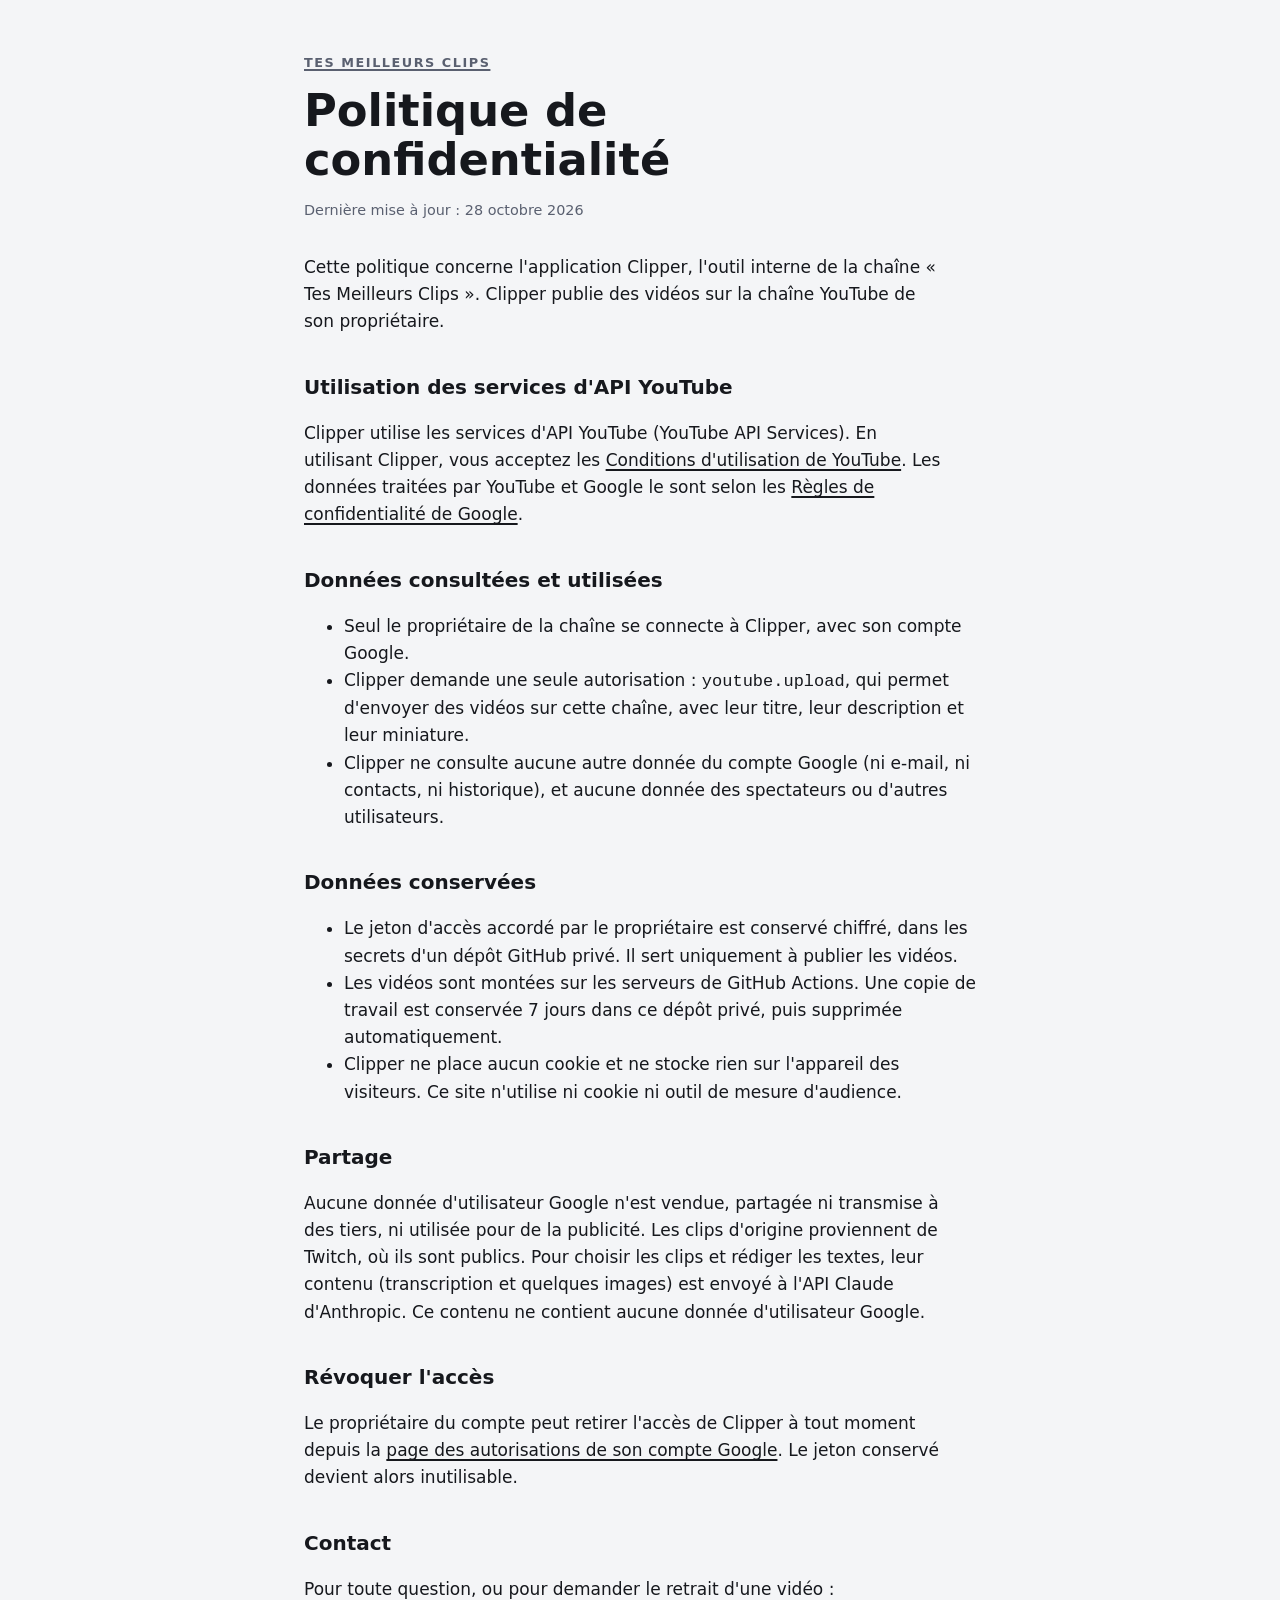
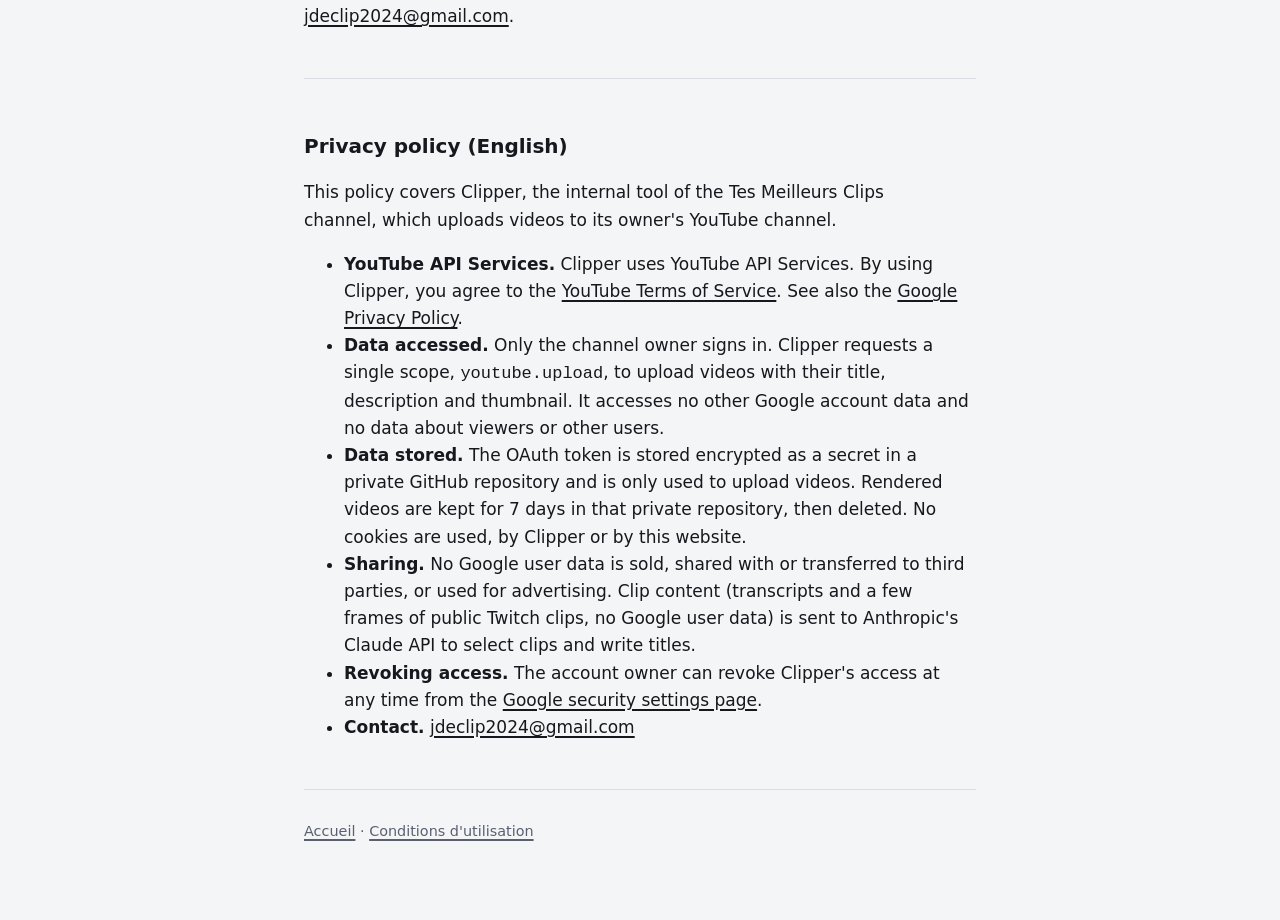
==== confidentialite.html @ c6bc8199 "Site de la chaîne : accueil, politique de confidentialité, conditions d'utilisation Pages publiques " ====
<!doctype html>
<html lang="fr">
<head>
  <meta charset="utf-8">
  <meta name="viewport" content="width=device-width, initial-scale=1">
  <title>Politique de confidentialité · Tes Meilleurs Clips</title>
  <link rel="stylesheet" href="style.css">
</head>
<body>
<main>
  <header>
    <p class="brand"><a href="index.html">Tes Meilleurs Clips</a></p>
    <h1>Politique de confidentialité</h1>
    <p class="updated">Dernière mise à jour : 28 octobre 2026</p>
  </header>

  <p>Cette politique concerne l'application Clipper, l'outil interne de la chaîne « Tes Meilleurs Clips ». Clipper publie des vidéos sur la chaîne YouTube de son propriétaire.</p>

  <h2>Utilisation des services d'API YouTube</h2>
  <p>Clipper utilise les services d'API YouTube (YouTube API Services). En utilisant Clipper, vous acceptez les <a href="https://www.youtube.com/t/terms">Conditions d'utilisation de YouTube</a>. Les données traitées par YouTube et Google le sont selon les <a href="http://www.google.com/policies/privacy">Règles de confidentialité de Google</a>.</p>

  <h2>Données consultées et utilisées</h2>
  <ul>
    <li>Seul le propriétaire de la chaîne se connecte à Clipper, avec son compte Google.</li>
    <li>Clipper demande une seule autorisation : <code>youtube.upload</code>, qui permet d'envoyer des vidéos sur cette chaîne, avec leur titre, leur description et leur miniature.</li>
    <li>Clipper ne consulte aucune autre donnée du compte Google (ni e-mail, ni contacts, ni historique), et aucune donnée des spectateurs ou d'autres utilisateurs.</li>
  </ul>

  <h2>Données conservées</h2>
  <ul>
    <li>Le jeton d'accès accordé par le propriétaire est conservé chiffré, dans les secrets d'un dépôt GitHub privé. Il sert uniquement à publier les vidéos.</li>
    <li>Les vidéos sont montées sur les serveurs de GitHub Actions. Une copie de travail est conservée 7 jours dans ce dépôt privé, puis supprimée automatiquement.</li>
    <li>Clipper ne place aucun cookie et ne stocke rien sur l'appareil des visiteurs. Ce site n'utilise ni cookie ni outil de mesure d'audience.</li>
  </ul>

  <h2>Partage</h2>
  <p>Aucune donnée d'utilisateur Google n'est vendue, partagée ni transmise à des tiers, ni utilisée pour de la publicité. Les clips d'origine proviennent de Twitch, où ils sont publics. Pour choisir les clips et rédiger les textes, leur contenu (transcription et quelques images) est envoyé à l'API Claude d'Anthropic. Ce contenu ne contient aucune donnée d'utilisateur Google.</p>

  <h2>Révoquer l'accès</h2>
  <p>Le propriétaire du compte peut retirer l'accès de Clipper à tout moment depuis la <a href="https://security.google.com/settings/security/permissions">page des autorisations de son compte Google</a>. Le jeton conservé devient alors inutilisable.</p>

  <h2>Contact</h2>
  <p>Pour toute question, ou pour demander le retrait d'une vidéo : <a href="mailto:jdeclip2024@gmail.com">jdeclip2024@gmail.com</a>.</p>

  <section class="en" lang="en">
    <h2>Privacy policy (English)</h2>
    <p>This policy covers Clipper, the internal tool of the Tes Meilleurs Clips channel, which uploads videos to its owner's YouTube channel.</p>
    <ul>
      <li><strong>YouTube API Services.</strong> Clipper uses YouTube API Services. By using Clipper, you agree to the <a href="https://www.youtube.com/t/terms">YouTube Terms of Service</a>. See also the <a href="http://www.google.com/policies/privacy">Google Privacy Policy</a>.</li>
      <li><strong>Data accessed.</strong> Only the channel owner signs in. Clipper requests a single scope, <code>youtube.upload</code>, to upload videos with their title, description and thumbnail. It accesses no other Google account data and no data about viewers or other users.</li>
      <li><strong>Data stored.</strong> The OAuth token is stored encrypted as a secret in a private GitHub repository and is only used to upload videos. Rendered videos are kept for 7 days in that private repository, then deleted. No cookies are used, by Clipper or by this website.</li>
      <li><strong>Sharing.</strong> No Google user data is sold, shared with or transferred to third parties, or used for advertising. Clip content (transcripts and a few frames of public Twitch clips, no Google user data) is sent to Anthropic's Claude API to select clips and write titles.</li>
      <li><strong>Revoking access.</strong> The account owner can revoke Clipper's access at any time from the <a href="https://security.google.com/settings/security/permissions">Google security settings page</a>.</li>
      <li><strong>Contact.</strong> <a href="mailto:jdeclip2024@gmail.com">jdeclip2024@gmail.com</a></li>
    </ul>
  </section>

  <footer>
    <p><a href="index.html">Accueil</a> · <a href="conditions.html">Conditions d'utilisation</a></p>
  </footer>
</main>
</body>
</html>
---- style.css ----
:root {
  --bg: #f4f5f7;
  --paper: #ffffff;
  --ink: #16181d;
  --muted: #5a6070;
  --line: #dadde5;
  --mark: #ffe600;
  color-scheme: light;
}
@media (prefers-color-scheme: dark) {
  :root {
    --bg: #0f1115;
    --paper: #171a20;
    --ink: #eceef3;
    --muted: #a3aab9;
    --line: #2b303b;
    color-scheme: dark;
  }
}
* { box-sizing: border-box; }
body {
  margin: 0;
  background: var(--bg);
  color: var(--ink);
  font: 400 1.0625rem/1.6 "Segoe UI", system-ui, -apple-system, Roboto, sans-serif;
}
main {
  max-width: 44rem;
  margin: 0 auto;
  padding: 2.5rem max(16px, env(safe-area-inset-left, 0px)) 4rem;
}
header { margin-bottom: 2rem; }
.brand { font-size: 0.8rem; font-weight: 700; letter-spacing: 0.12em; text-transform: uppercase; color: var(--muted); }
h1 { font-size: clamp(2rem, 7vw, 2.8rem); line-height: 1.1; margin: 0.3rem 0 0.8rem; text-wrap: balance; }
h1 mark { background: var(--mark); color: #16181d; padding: 0 0.12em; }
h2 { font-size: 1.25rem; margin: 2.2rem 0 0.6rem; }
p, li { max-width: 40rem; }
a { color: inherit; text-decoration-thickness: 0.12em; text-underline-offset: 0.18em; }
nav ul { list-style: none; padding: 0; margin: 1.2rem 0 0; display: flex; flex-wrap: wrap; gap: 0.5rem; }
nav a { display: inline-block; padding: 0.35rem 0.7rem; border: 1px solid var(--line); border-radius: 6px; background: var(--paper); text-decoration: none; }
nav a:hover { border-color: var(--muted); }
section.en { border-top: 1px solid var(--line); margin-top: 3rem; padding-top: 1rem; }
.updated, footer { color: var(--muted); font-size: 0.9rem; }
footer { margin-top: 3rem; border-top: 1px solid var(--line); padding-top: 1rem; }
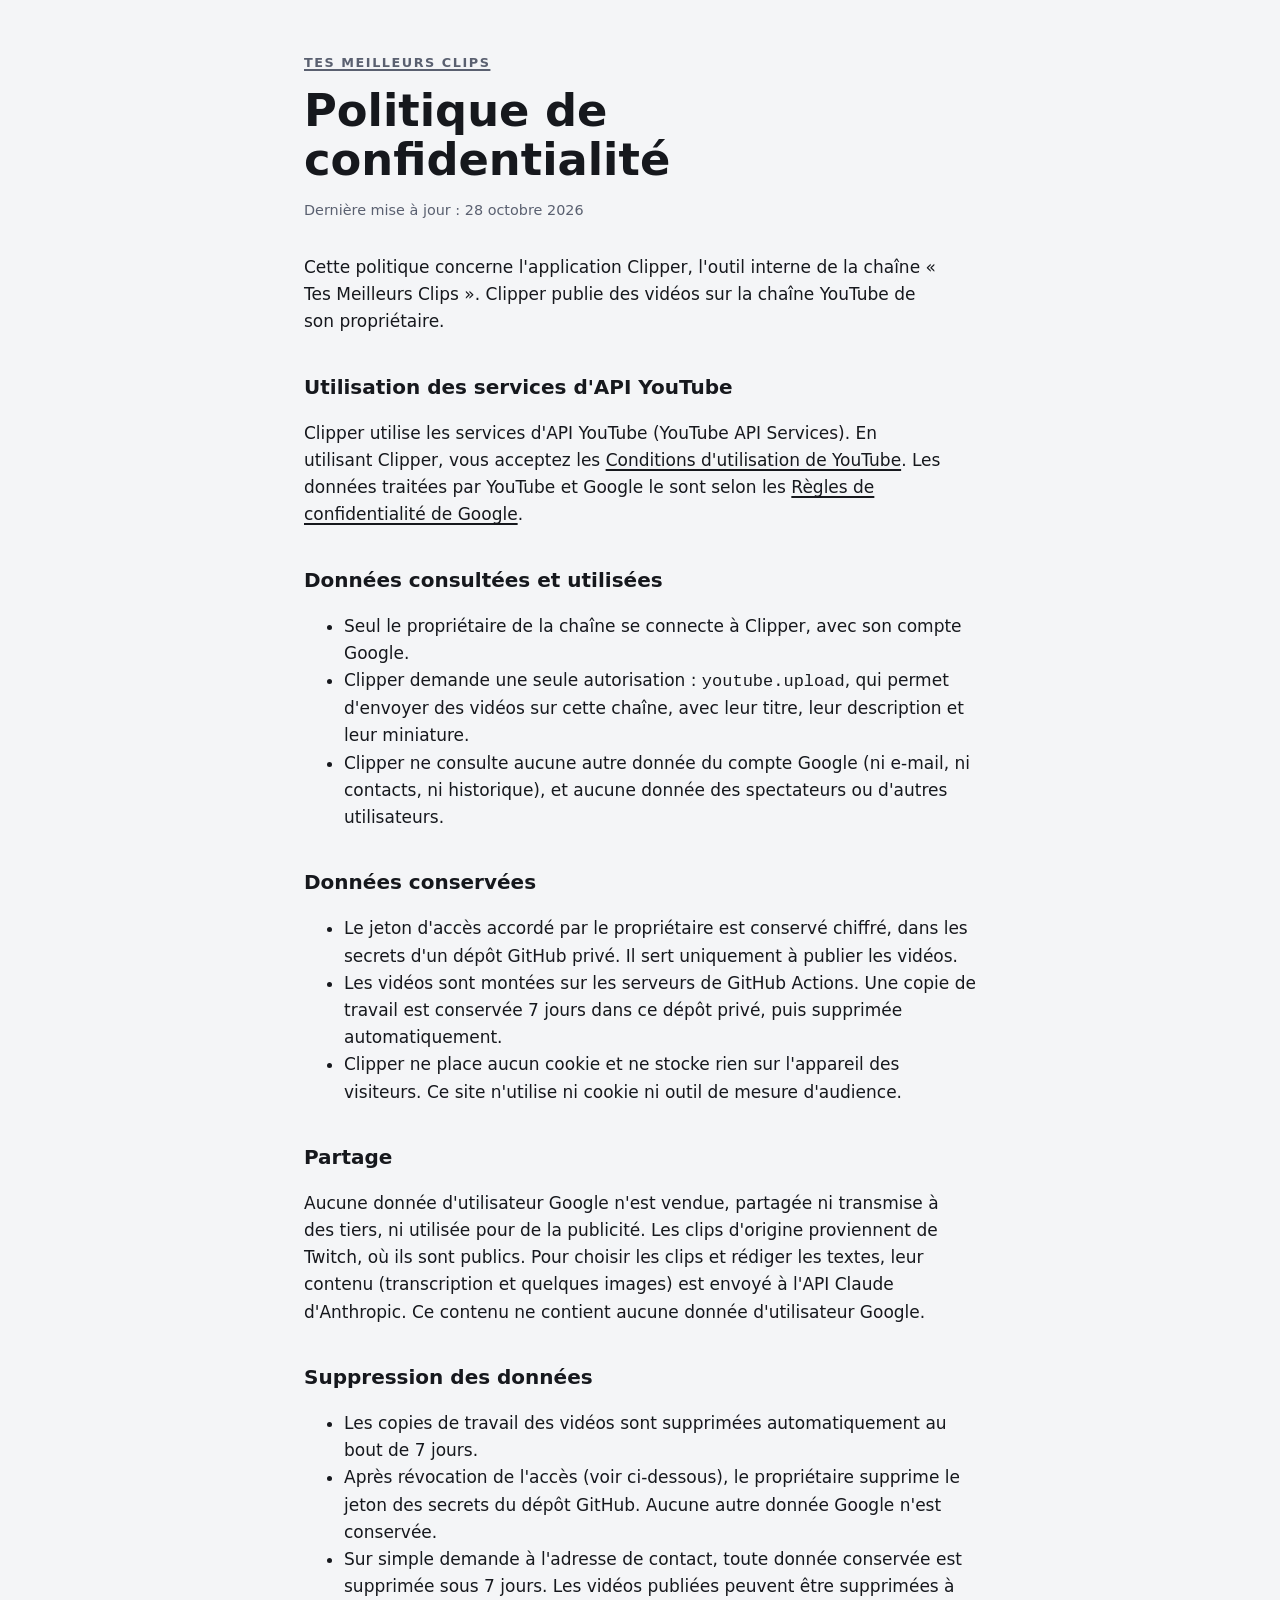
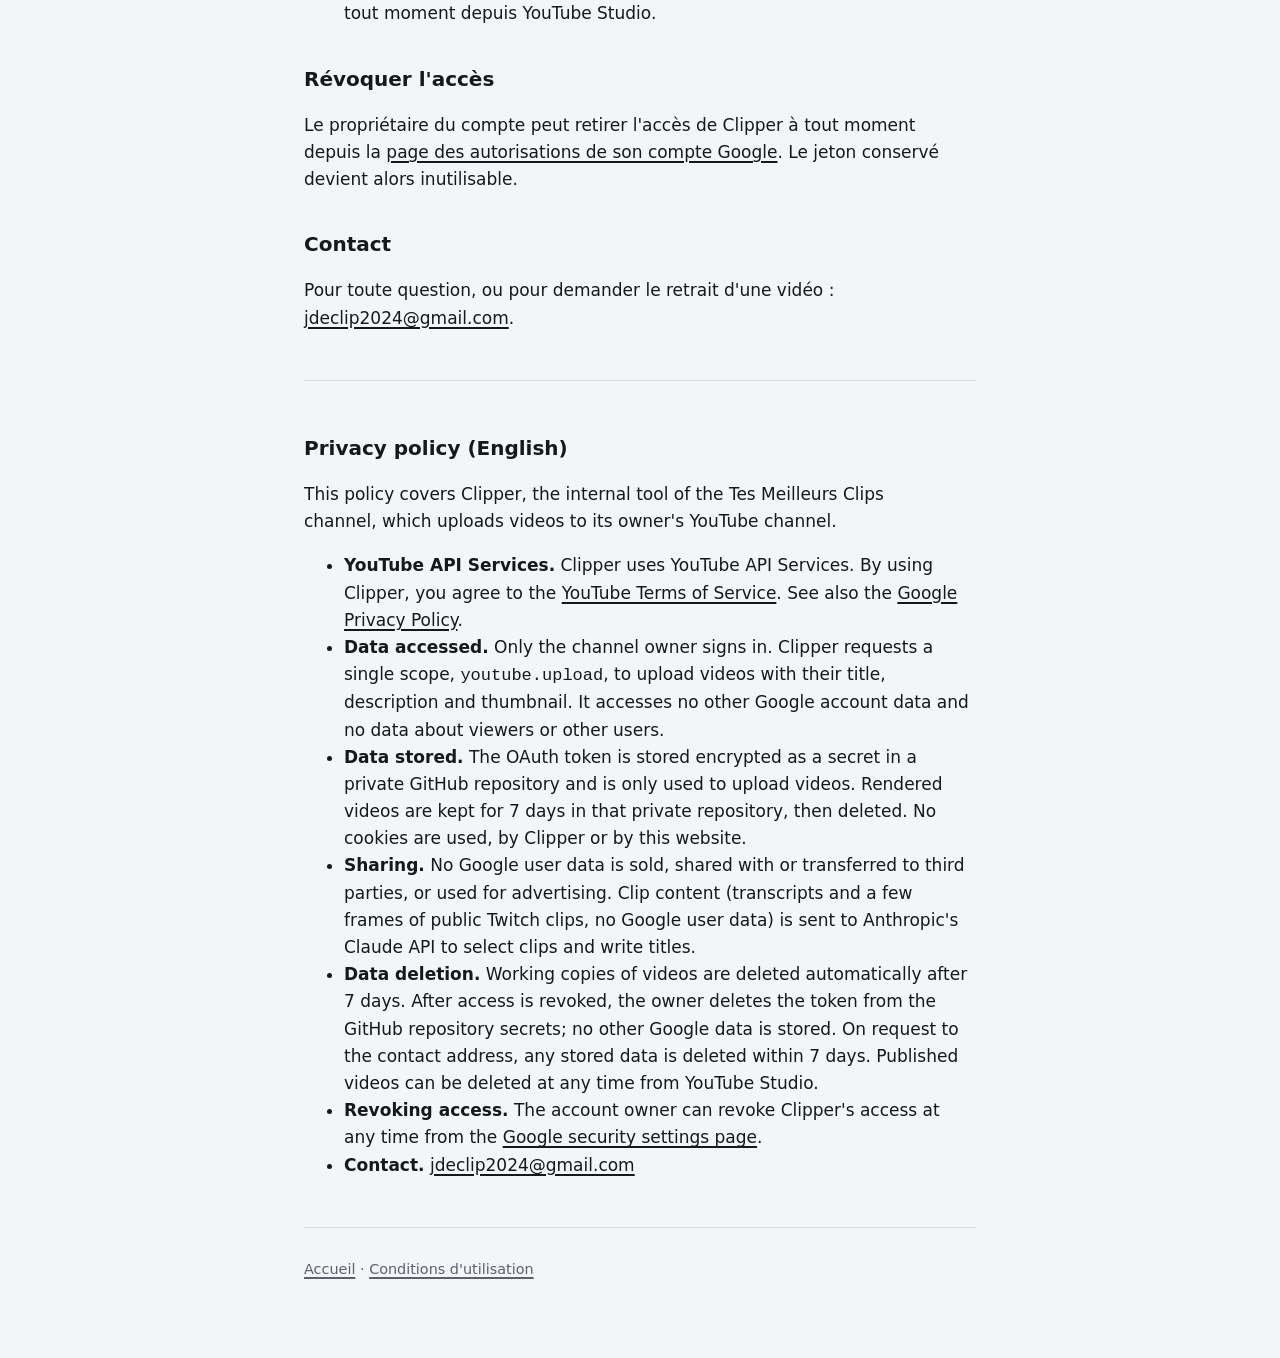
==== commit e0cd5454: "Site : logo YouTube, mentions YouTube et Google sur l'accueil, section suppression des données Éléme" ====
--- a/confidentialite.html
+++ b/confidentialite.html
@@ -36,6 +36,13 @@
   <h2>Partage</h2>
   <p>Aucune donnée d'utilisateur Google n'est vendue, partagée ni transmise à des tiers, ni utilisée pour de la publicité. Les clips d'origine proviennent de Twitch, où ils sont publics. Pour choisir les clips et rédiger les textes, leur contenu (transcription et quelques images) est envoyé à l'API Claude d'Anthropic. Ce contenu ne contient aucune donnée d'utilisateur Google.</p>
 
+  <h2>Suppression des données</h2>
+  <ul>
+    <li>Les copies de travail des vidéos sont supprimées automatiquement au bout de 7 jours.</li>
+    <li>Après révocation de l'accès (voir ci-dessous), le propriétaire supprime le jeton des secrets du dépôt GitHub. Aucune autre donnée Google n'est conservée.</li>
+    <li>Sur simple demande à l'adresse de contact, toute donnée conservée est supprimée sous 7 jours. Les vidéos publiées peuvent être supprimées à tout moment depuis YouTube Studio.</li>
+  </ul>
+
   <h2>Révoquer l'accès</h2>
   <p>Le propriétaire du compte peut retirer l'accès de Clipper à tout moment depuis la <a href="https://security.google.com/settings/security/permissions">page des autorisations de son compte Google</a>. Le jeton conservé devient alors inutilisable.</p>
 
@@ -50,6 +57,7 @@
       <li><strong>Data accessed.</strong> Only the channel owner signs in. Clipper requests a single scope, <code>youtube.upload</code>, to upload videos with their title, description and thumbnail. It accesses no other Google account data and no data about viewers or other users.</li>
       <li><strong>Data stored.</strong> The OAuth token is stored encrypted as a secret in a private GitHub repository and is only used to upload videos. Rendered videos are kept for 7 days in that private repository, then deleted. No cookies are used, by Clipper or by this website.</li>
       <li><strong>Sharing.</strong> No Google user data is sold, shared with or transferred to third parties, or used for advertising. Clip content (transcripts and a few frames of public Twitch clips, no Google user data) is sent to Anthropic's Claude API to select clips and write titles.</li>
+      <li><strong>Data deletion.</strong> Working copies of videos are deleted automatically after 7 days. After access is revoked, the owner deletes the token from the GitHub repository secrets; no other Google data is stored. On request to the contact address, any stored data is deleted within 7 days. Published videos can be deleted at any time from YouTube Studio.</li>
       <li><strong>Revoking access.</strong> The account owner can revoke Clipper's access at any time from the <a href="https://security.google.com/settings/security/permissions">Google security settings page</a>.</li>
       <li><strong>Contact.</strong> <a href="mailto:jdeclip2024@gmail.com">jdeclip2024@gmail.com</a></li>
     </ul>
--- a/style.css
+++ b/style.css
@@ -39,6 +39,9 @@
 nav ul { list-style: none; padding: 0; margin: 1.2rem 0 0; display: flex; flex-wrap: wrap; gap: 0.5rem; }
 nav a { display: inline-block; padding: 0.35rem 0.7rem; border: 1px solid var(--line); border-radius: 6px; background: var(--paper); text-decoration: none; }
 nav a:hover { border-color: var(--muted); }
+nav a, h2.with-icon { display: inline-flex; align-items: center; gap: 0.5rem; }
+.yt { flex: none; }
+.legal { font-size: 0.95rem; }
 section.en { border-top: 1px solid var(--line); margin-top: 3rem; padding-top: 1rem; }
 .updated, footer { color: var(--muted); font-size: 0.9rem; }
 footer { margin-top: 3rem; border-top: 1px solid var(--line); padding-top: 1rem; }
